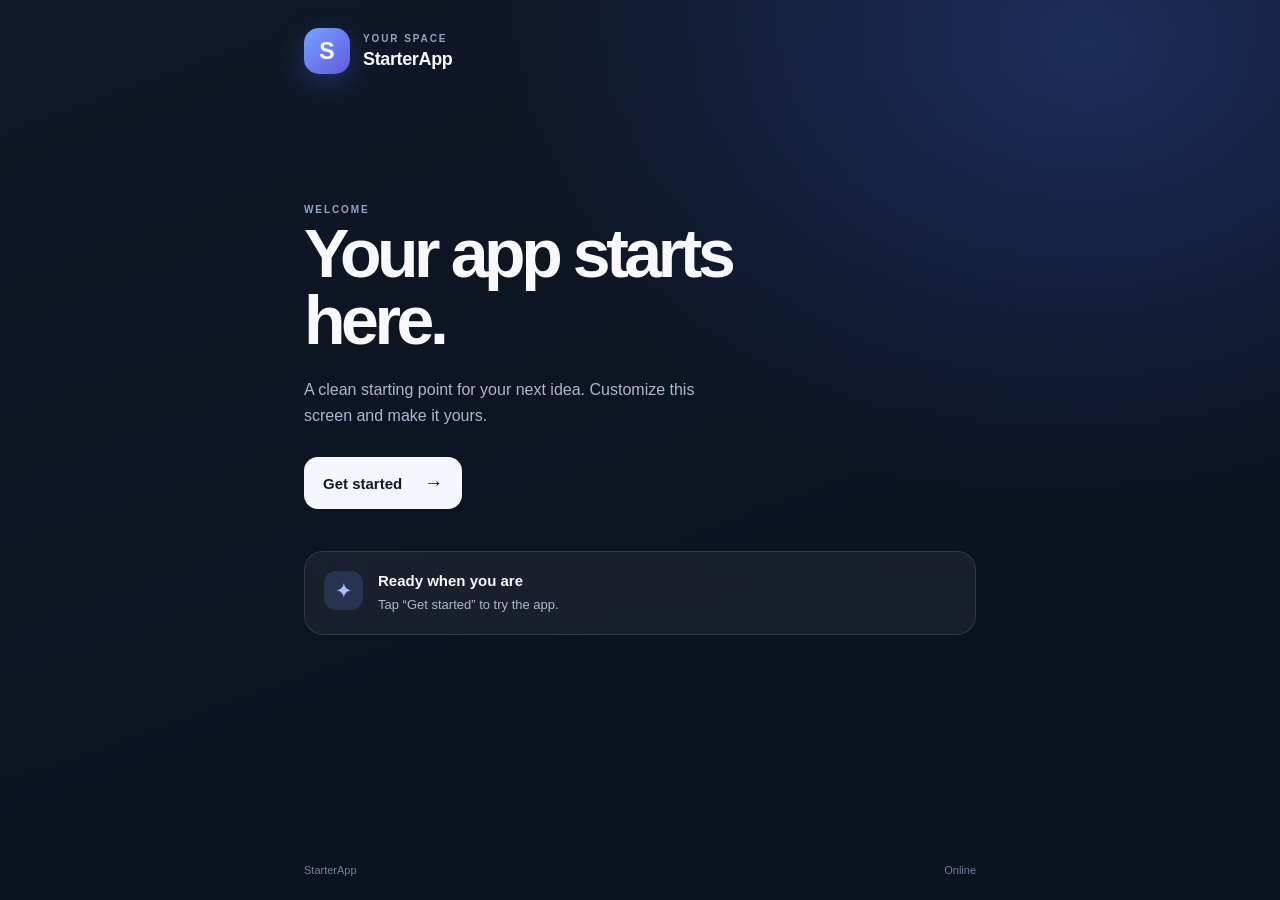
==== index.html @ 0ce46bc4 "Add files via upload" ====
<!doctype html>
<html lang="en">
<head>
  <meta charset="utf-8">
  <meta name="viewport" content="width=device-width, initial-scale=1, viewport-fit=cover">
  <meta name="theme-color" content="#101827">
  <meta name="apple-mobile-web-app-capable" content="yes">
  <meta name="apple-mobile-web-app-status-bar-style" content="black-translucent">
  <meta name="apple-mobile-web-app-title" content="StarterApp">
  <meta name="description" content="A simple installable starter app.">
  <link rel="manifest" href="manifest.json">
  <link rel="apple-touch-icon" href="icon-192.png">
  <link rel="stylesheet" href="style.css">
  <title>StarterApp</title>
</head>
<body>
  <main class="app-shell">
    <header class="topbar">
      <div class="brand-mark" aria-hidden="true">S</div>
      <div>
        <p class="eyebrow">YOUR SPACE</p>
        <h1>StarterApp</h1>
      </div>
    </header>

    <section class="hero">
      <p class="eyebrow">WELCOME</p>
      <h2>Your app starts here.</h2>
      <p class="intro">A clean starting point for your next idea. Customize this screen and make it yours.</p>
      <button id="startButton" class="primary-button">Get started <span aria-hidden="true">→</span></button>
    </section>

    <section class="content-card" aria-live="polite">
      <div class="card-icon" aria-hidden="true">✦</div>
      <div>
        <h3 id="statusTitle">Ready when you are</h3>
        <p id="statusText">Tap “Get started” to try the app.</p>
      </div>
    </section>

    <footer>
      <span>StarterApp</span>
      <span id="connectionStatus">Checking connection…</span>
    </footer>
  </main>
  <script src="app.js"></script>
</body>
</html>
---- style.css ----
:root {
  color-scheme: dark;
  font-family: -apple-system, BlinkMacSystemFont, "Segoe UI", sans-serif;
  background: #0b1220;
  color: #f7f9fc;
  font-synthesis: none;
}
* { box-sizing: border-box; }
body {
  margin: 0;
  min-height: 100vh;
  min-height: 100dvh;
  background:
    radial-gradient(ellipse at 85% 5%, rgba(69, 118, 255, .25), transparent 38%),
    linear-gradient(160deg, #101827 0%, #0b1220 68%);
}
.app-shell {
  width: min(100%, 720px);
  min-height: 100vh;
  min-height: 100dvh;
  margin: 0 auto;
  padding: max(28px, env(safe-area-inset-top)) 24px max(24px, env(safe-area-inset-bottom));
  display: flex;
  flex-direction: column;
}
.topbar { display: flex; align-items: center; gap: 13px; }
.brand-mark {
  width: 46px; height: 46px; border-radius: 15px;
  display: grid; place-items: center;
  color: white; font-size: 23px; font-weight: 800;
  background: linear-gradient(135deg, #76a4ff, #6258df);
  box-shadow: 0 8px 28px rgba(74, 112, 255, .3);
}
.eyebrow { margin: 0 0 5px; color: #91a5c5; font-size: 10px; letter-spacing: .19em; font-weight: 800; }
h1 { margin: 0; font-size: 18px; letter-spacing: -.02em; }
.hero { padding: clamp(68px, 15vh, 130px) 0 42px; }
.hero h2 { max-width: 540px; margin: 0; font-size: clamp(42px, 10vw, 68px); line-height: .99; letter-spacing: -.065em; }
.intro { max-width: 440px; color: #aab8ce; font-size: 16px; line-height: 1.65; margin: 22px 0 28px; }
.primary-button {
  border: 0; border-radius: 14px; padding: 15px 19px;
  background: #f5f7ff; color: #111a2b; font-size: 15px; font-weight: 750;
  cursor: pointer; min-height: 52px;
}
.primary-button span { margin-left: 18px; font-size: 19px; }
.primary-button:active { transform: scale(.98); }
.content-card {
  display: flex; align-items: flex-start; gap: 15px;
  padding: 19px; border: 1px solid rgba(173, 194, 229, .16);
  border-radius: 19px; background: rgba(255,255,255,.055);
  backdrop-filter: blur(12px);
}
.card-icon { display: grid; place-items: center; width: 39px; height: 39px; flex: 0 0 39px; border-radius: 12px; background: rgba(111, 146, 255, .17); color: #a9bdff; font-size: 21px; }
.content-card h3 { margin: 1px 0 6px; font-size: 15px; }
.content-card p { margin: 0; color: #aab8ce; font-size: 13px; line-height: 1.5; }
footer { margin-top: auto; padding-top: 48px; display: flex; justify-content: space-between; gap: 12px; color: #72829b; font-size: 11px; }
@media (prefers-reduced-motion: no-preference) {
  .hero, .content-card { animation: rise .55s ease both; }
  .content-card { animation-delay: .12s; }
  @keyframes rise { from { opacity: 0; transform: translateY(12px); } to { opacity: 1; transform: translateY(0); } }
}
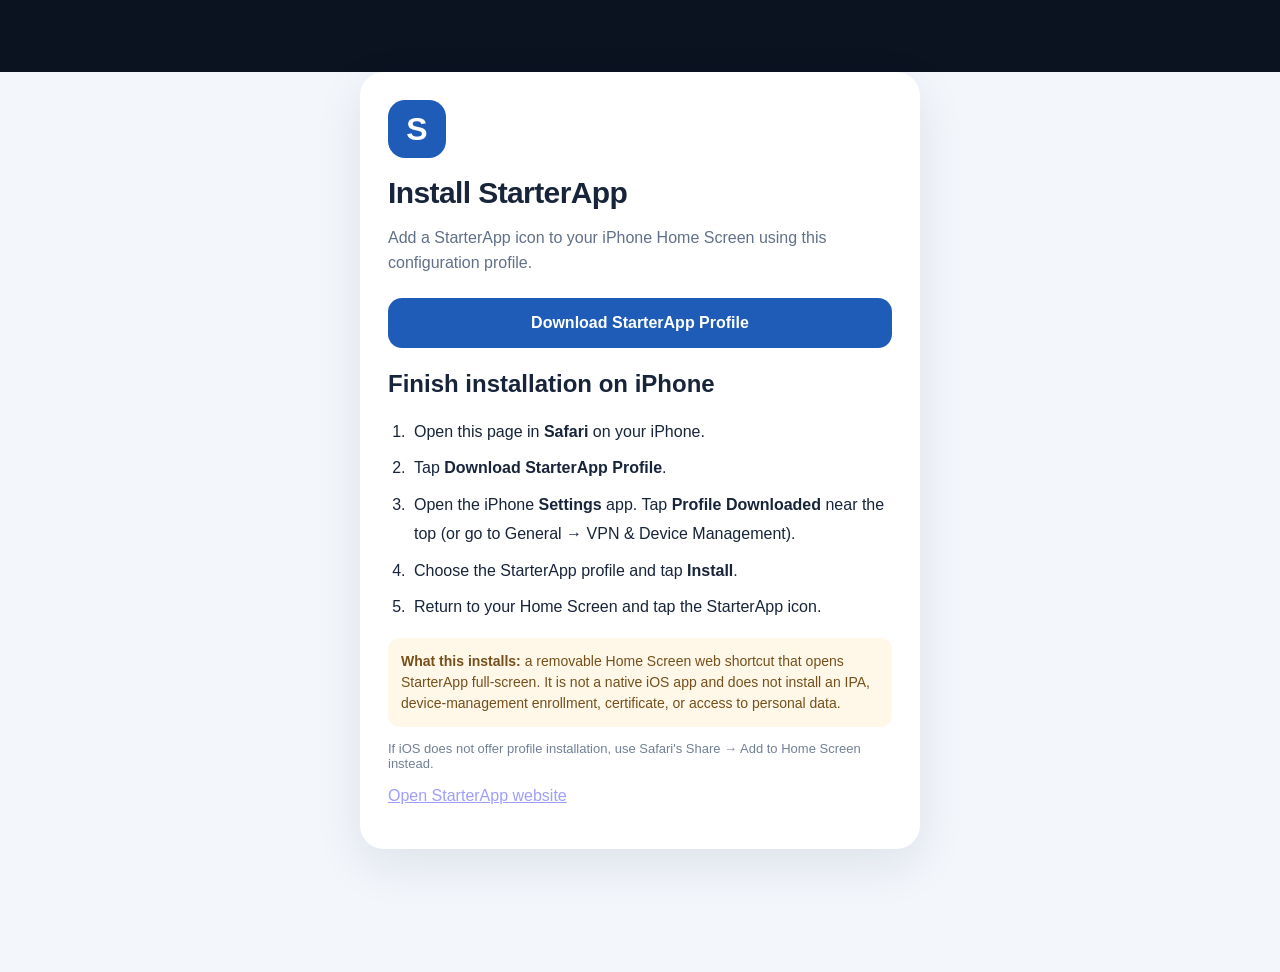
==== commit 0bf23abf: "Add iPhone profile installation page" ====
--- a/index.html
+++ b/index.html
@@ -3,46 +3,41 @@
 <head>
   <meta charset="utf-8">
   <meta name="viewport" content="width=device-width, initial-scale=1, viewport-fit=cover">
-  <meta name="theme-color" content="#101827">
+  <meta name="theme-color" content="#10264d">
   <meta name="apple-mobile-web-app-capable" content="yes">
-  <meta name="apple-mobile-web-app-status-bar-style" content="black-translucent">
   <meta name="apple-mobile-web-app-title" content="StarterApp">
-  <meta name="description" content="A simple installable starter app.">
   <link rel="manifest" href="manifest.json">
   <link rel="apple-touch-icon" href="icon-192.png">
   <link rel="stylesheet" href="style.css">
-  <title>StarterApp</title>
+  <title>Install StarterApp</title>
+  <style>
+    body{margin:0;background:#f3f6fb;color:#17243a;font-family:-apple-system,BlinkMacSystemFont,"Segoe UI",sans-serif}
+    .install{max-width:560px;margin:8vh auto;padding:28px;background:white;border-radius:24px;box-shadow:0 16px 48px #14284a18}
+    .mark{width:58px;height:58px;border-radius:17px;background:#1f5cb8;color:white;display:grid;place-items:center;font-size:32px;font-weight:800}
+    h1{margin:18px 0 8px;font-size:30px}.muted{color:#617089;line-height:1.55}
+    .download{display:block;text-align:center;background:#1f5cb8;color:white;text-decoration:none;padding:16px 18px;border-radius:14px;font-weight:700;margin:22px 0}
+    ol{padding-left:22px;line-height:1.8}li{padding-left:4px;margin:8px 0}
+    .note{background:#fff7e8;border-radius:12px;padding:13px;color:#75501a;font-size:14px;line-height:1.5}
+    .secondary{font-size:13px;color:#718096}
+  </style>
 </head>
 <body>
-  <main class="app-shell">
-    <header class="topbar">
-      <div class="brand-mark" aria-hidden="true">S</div>
-      <div>
-        <p class="eyebrow">YOUR SPACE</p>
-        <h1>StarterApp</h1>
-      </div>
-    </header>
-
-    <section class="hero">
-      <p class="eyebrow">WELCOME</p>
-      <h2>Your app starts here.</h2>
-      <p class="intro">A clean starting point for your next idea. Customize this screen and make it yours.</p>
-      <button id="startButton" class="primary-button">Get started <span aria-hidden="true">→</span></button>
-    </section>
-
-    <section class="content-card" aria-live="polite">
-      <div class="card-icon" aria-hidden="true">✦</div>
-      <div>
-        <h3 id="statusTitle">Ready when you are</h3>
-        <p id="statusText">Tap “Get started” to try the app.</p>
-      </div>
-    </section>
-
-    <footer>
-      <span>StarterApp</span>
-      <span id="connectionStatus">Checking connection…</span>
-    </footer>
+  <main class="install">
+    <div class="mark">S</div>
+    <h1>Install StarterApp</h1>
+    <p class="muted">Add a StarterApp icon to your iPhone Home Screen using this configuration profile.</p>
+    <a class="download" href="StarterApp.mobileconfig">Download StarterApp Profile</a>
+    <h2>Finish installation on iPhone</h2>
+    <ol>
+      <li>Open this page in <strong>Safari</strong> on your iPhone.</li>
+      <li>Tap <strong>Download StarterApp Profile</strong>.</li>
+      <li>Open the iPhone <strong>Settings</strong> app. Tap <strong>Profile Downloaded</strong> near the top (or go to General → VPN &amp; Device Management).</li>
+      <li>Choose the StarterApp profile and tap <strong>Install</strong>.</li>
+      <li>Return to your Home Screen and tap the StarterApp icon.</li>
+    </ol>
+    <p class="note"><strong>What this installs:</strong> a removable Home Screen web shortcut that opens StarterApp full-screen. It is not a native iOS app and does not install an IPA, device-management enrollment, certificate, or access to personal data.</p>
+    <p class="secondary">If iOS does not offer profile installation, use Safari's Share → Add to Home Screen instead.</p>
+    <p><a href="./">Open StarterApp website</a></p>
   </main>
-  <script src="app.js"></script>
 </body>
-</html>
+</html>
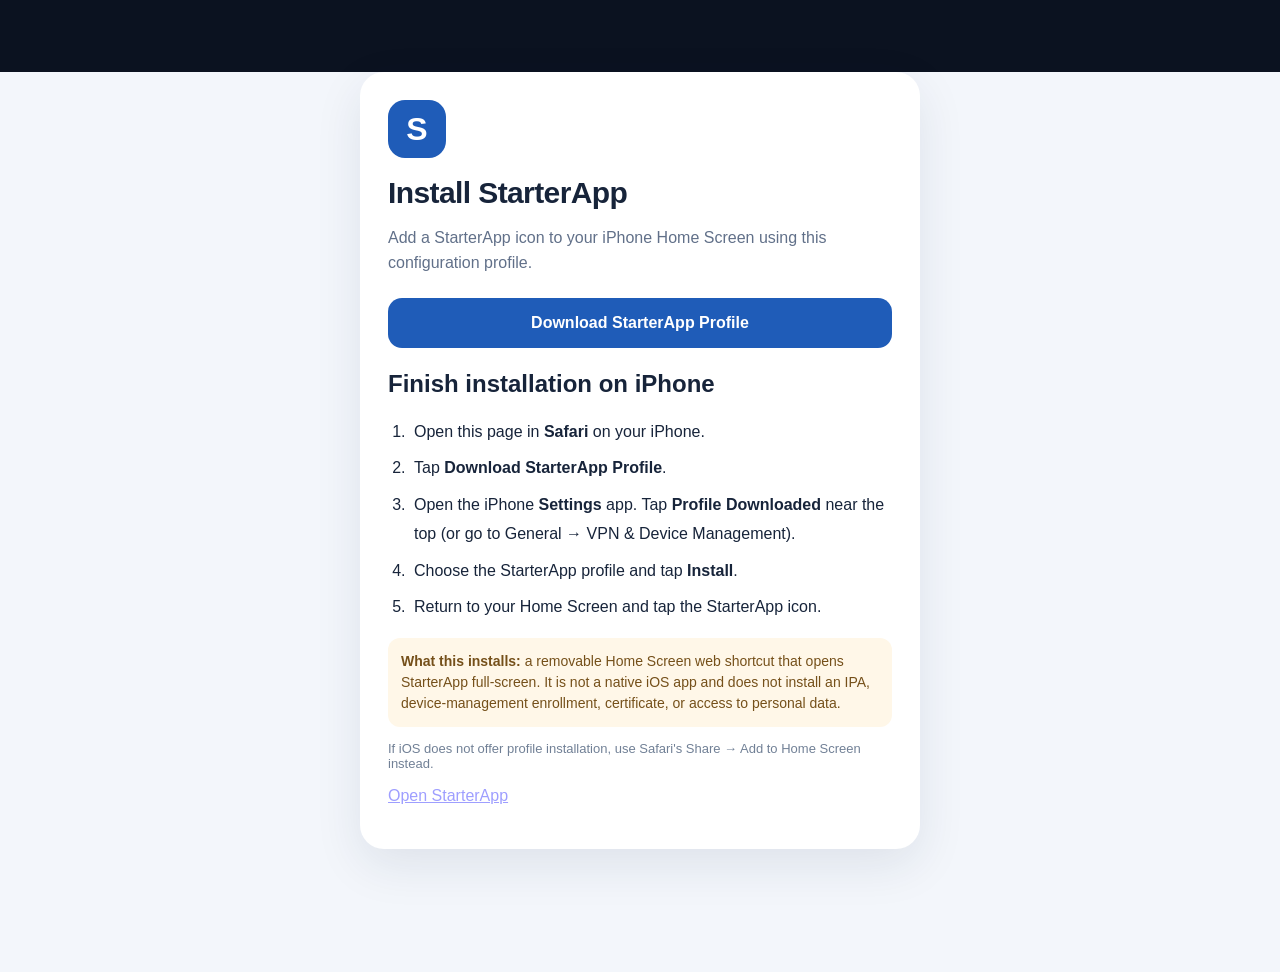
==== commit 20ce3398: "Link install page to StarterApp app screen" ====
--- a/index.html
+++ b/index.html
@@ -37,7 +37,7 @@
     </ol>
     <p class="note"><strong>What this installs:</strong> a removable Home Screen web shortcut that opens StarterApp full-screen. It is not a native iOS app and does not install an IPA, device-management enrollment, certificate, or access to personal data.</p>
     <p class="secondary">If iOS does not offer profile installation, use Safari's Share → Add to Home Screen instead.</p>
-    <p><a href="./">Open StarterApp website</a></p>
+    <p><a href="app.html">Open StarterApp</a></p>
   </main>
 </body>
 </html>
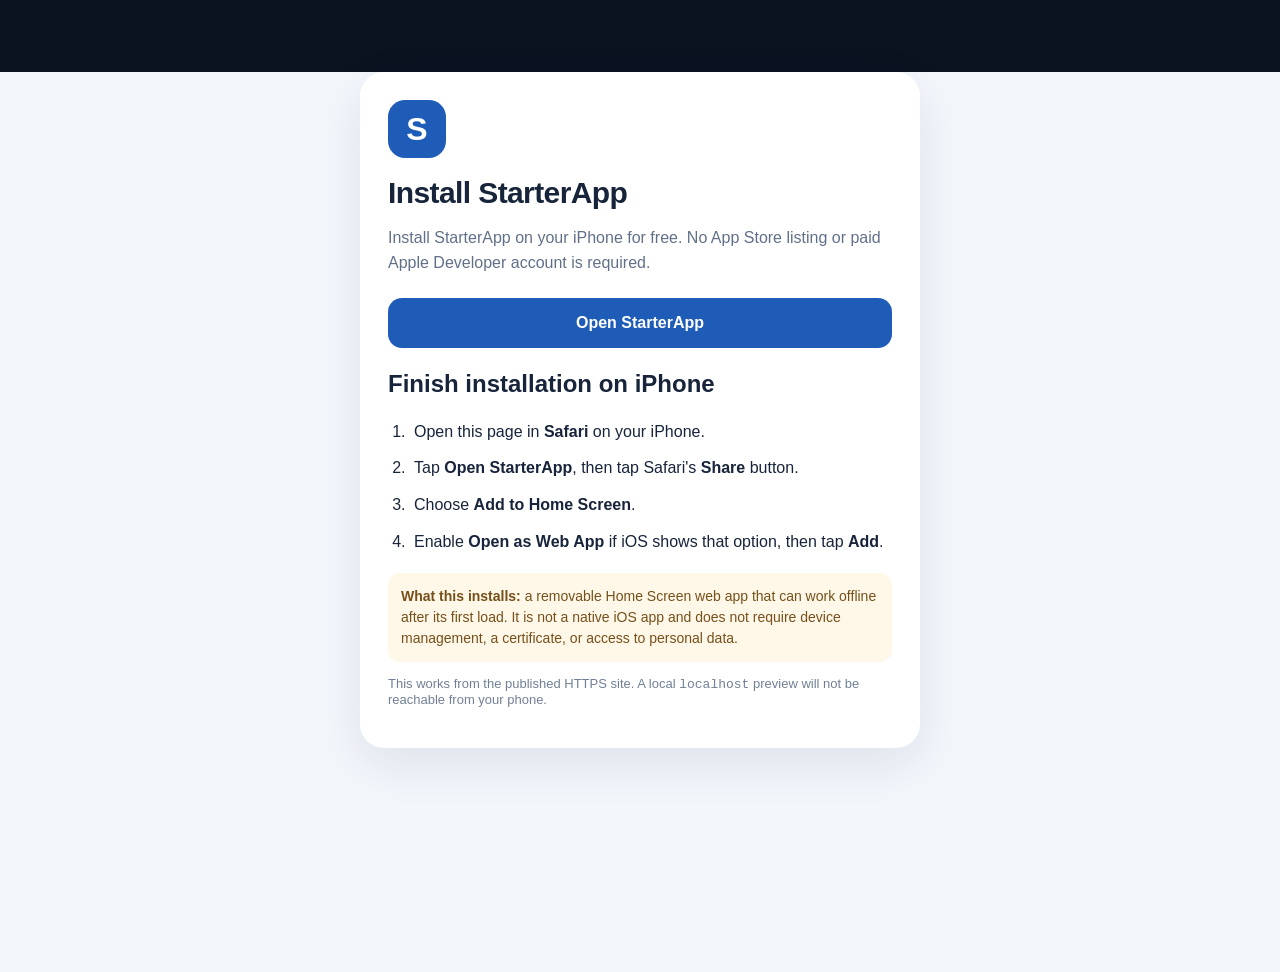
==== commit af5d544d: "Make app installable on iPhone without Apple developer account Co-authored-by: Copilot <223556219+Co" ====
--- a/index.html
+++ b/index.html
@@ -25,19 +25,17 @@
   <main class="install">
     <div class="mark">S</div>
     <h1>Install StarterApp</h1>
-    <p class="muted">Add a StarterApp icon to your iPhone Home Screen using this configuration profile.</p>
-    <a class="download" href="StarterApp.mobileconfig">Download StarterApp Profile</a>
+    <p class="muted">Install StarterApp on your iPhone for free. No App Store listing or paid Apple Developer account is required.</p>
+    <a class="download" href="app.html">Open StarterApp</a>
     <h2>Finish installation on iPhone</h2>
     <ol>
       <li>Open this page in <strong>Safari</strong> on your iPhone.</li>
-      <li>Tap <strong>Download StarterApp Profile</strong>.</li>
-      <li>Open the iPhone <strong>Settings</strong> app. Tap <strong>Profile Downloaded</strong> near the top (or go to General → VPN &amp; Device Management).</li>
-      <li>Choose the StarterApp profile and tap <strong>Install</strong>.</li>
-      <li>Return to your Home Screen and tap the StarterApp icon.</li>
+      <li>Tap <strong>Open StarterApp</strong>, then tap Safari's <strong>Share</strong> button.</li>
+      <li>Choose <strong>Add to Home Screen</strong>.</li>
+      <li>Enable <strong>Open as Web App</strong> if iOS shows that option, then tap <strong>Add</strong>.</li>
     </ol>
-    <p class="note"><strong>What this installs:</strong> a removable Home Screen web shortcut that opens StarterApp full-screen. It is not a native iOS app and does not install an IPA, device-management enrollment, certificate, or access to personal data.</p>
-    <p class="secondary">If iOS does not offer profile installation, use Safari's Share → Add to Home Screen instead.</p>
-    <p><a href="app.html">Open StarterApp</a></p>
+    <p class="note"><strong>What this installs:</strong> a removable Home Screen web app that can work offline after its first load. It is not a native iOS app and does not require device management, a certificate, or access to personal data.</p>
+    <p class="secondary">This works from the published HTTPS site. A local <code>localhost</code> preview will not be reachable from your phone.</p>
   </main>
 </body>
 </html>
